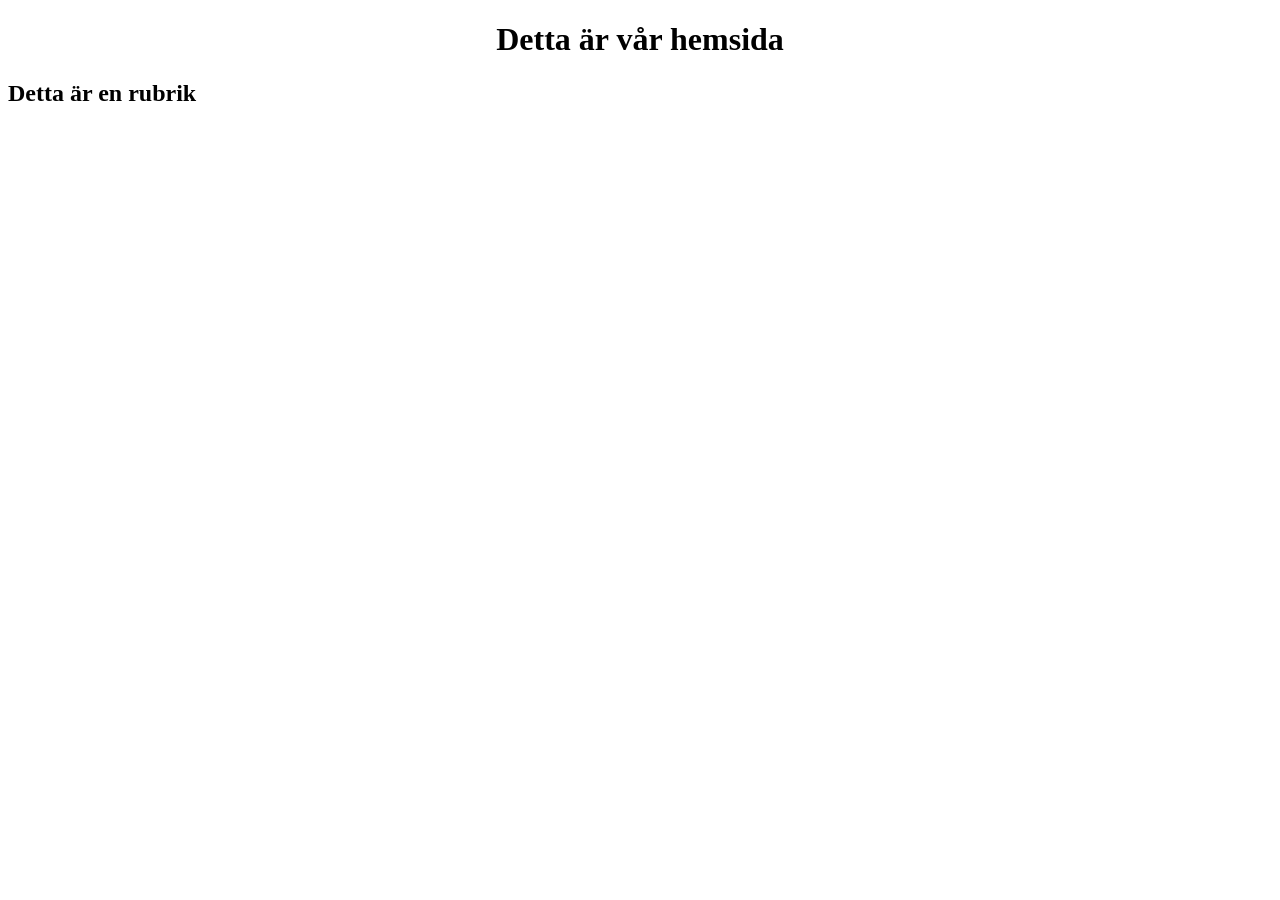
==== index.html @ 5cb3a303 "Update index.html" ====
<!DOCTYPE html>
<html lang="en">

<head>
    <meta charset="UTF-8">
    <meta name="viewport" content="width=device-width, initial-scale=1.0">
    <title>Document</title>
    <link rel="stylesheet" href="style.css">
    <script src="script.js" defer></script>
</head>

<body>
    <h1>Detta är vår hemsida</h1>
</body>

</html>
---- style.css ----
h1 {
    text-align: center;
}
.hemsidor{
    text-align: center;
    font-size: x-large;
}
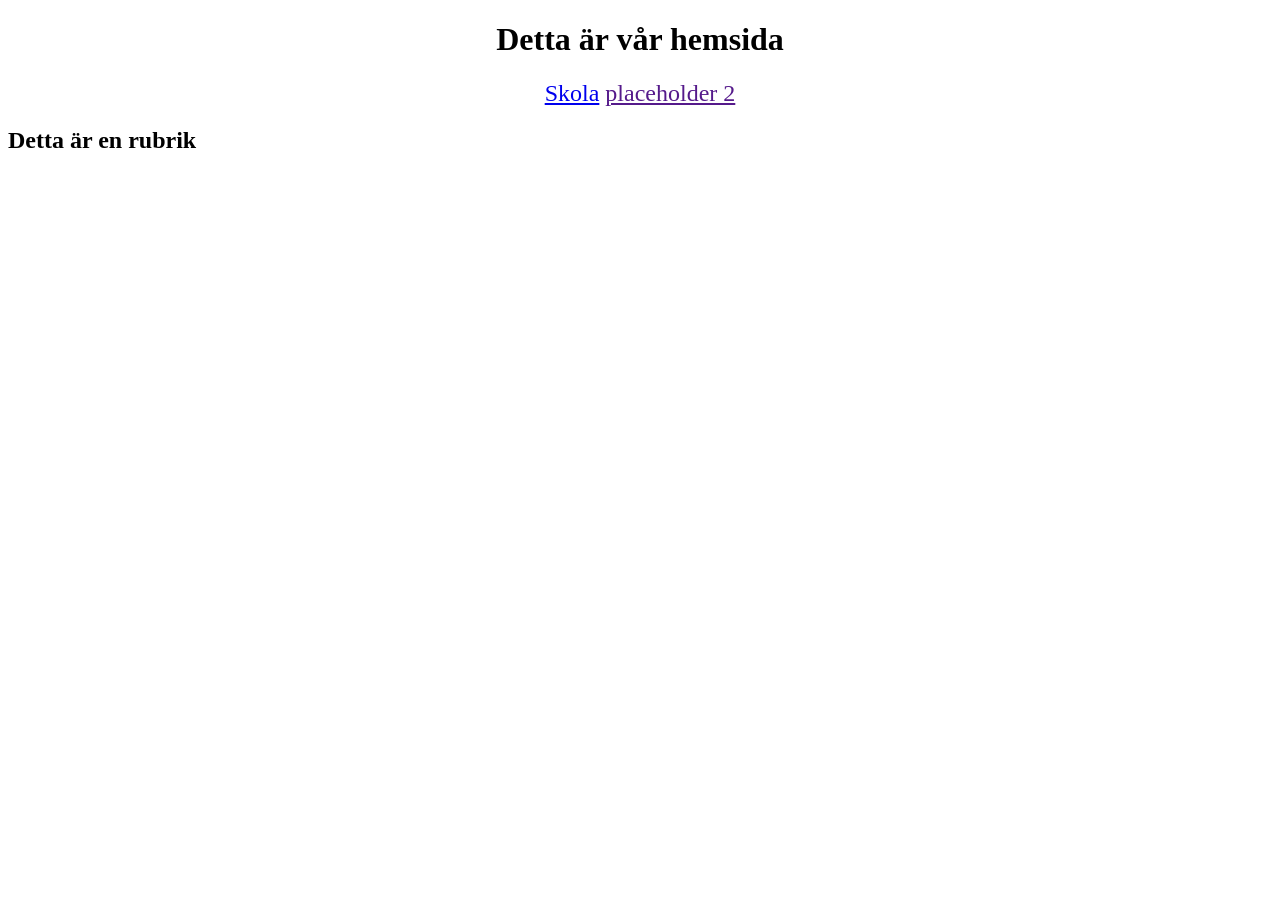
==== commit 95dbe094: "Merge branch 'main' of https://github.com/ivarforsell-hue/Hemsida-DNT" ====
--- a/index.html
+++ b/index.html
@@ -11,6 +11,10 @@
 
 <body>
     <h1>Detta är vår hemsida</h1>
+    <div class="hemsidor">
+        <a href ="school.html", target="_blank", id ="hemsida1">Skola</a>
+        <a href ="", id ="hemsida2">placeholder 2</a>
+    </div>
 </body>
 
 </html>
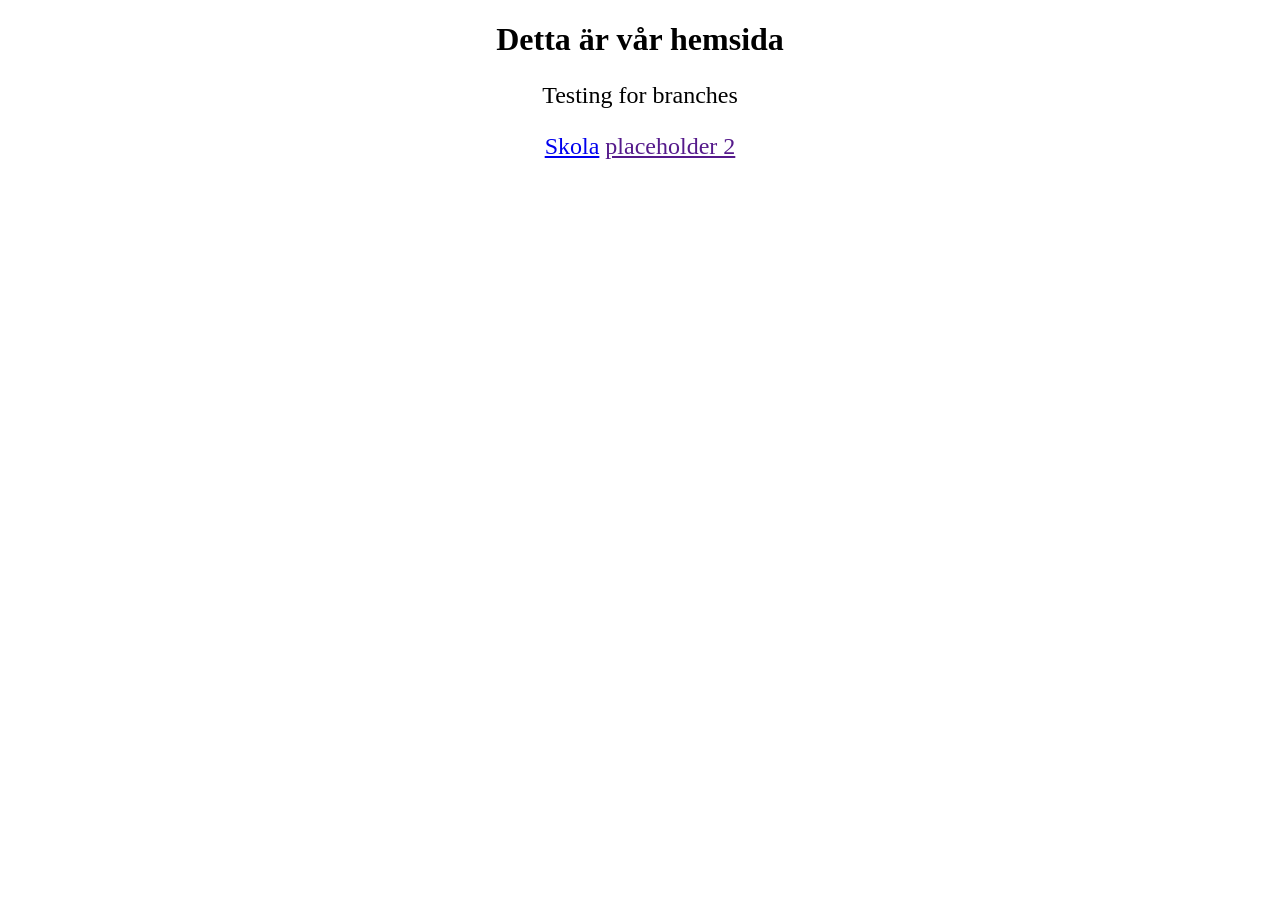
==== commit fe80c77f: "Update index.html" ====
--- a/index.html
+++ b/index.html
@@ -1,20 +1,18 @@
 <!DOCTYPE html>
 <html lang="en">
-
 <head>
     <meta charset="UTF-8">
     <meta name="viewport" content="width=device-width, initial-scale=1.0">
     <title>Document</title>
     <link rel="stylesheet" href="style.css">
-    <script src="script.js" defer></script>
+    <script src="script.js"></script>
 </head>
-
 <body>
     <h1>Detta är vår hemsida</h1>
     <div class="hemsidor">
+        <p>Testing for branches</p>
         <a href ="school.html", target="_blank", id ="hemsida1">Skola</a>
         <a href ="", id ="hemsida2">placeholder 2</a>
     </div>
 </body>
-
 </html>
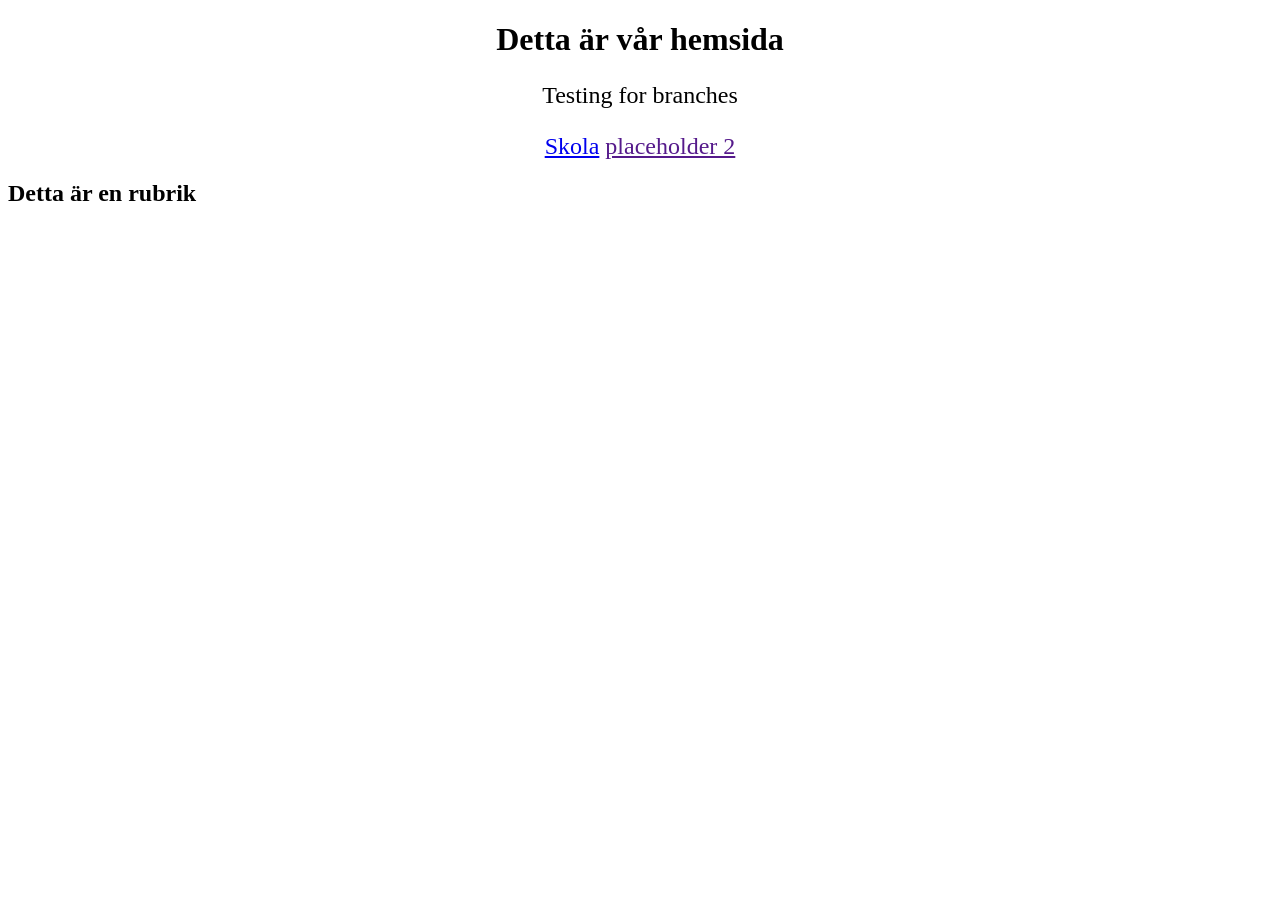
==== commit b6eea6a1: "Merge branch 'main' of https://github.com/ivarforsell-hue/Hemsida-DNT" ====
--- a/index.html
+++ b/index.html
@@ -1,12 +1,14 @@
 <!DOCTYPE html>
 <html lang="en">
+
 <head>
     <meta charset="UTF-8">
     <meta name="viewport" content="width=device-width, initial-scale=1.0">
     <title>Document</title>
     <link rel="stylesheet" href="style.css">
-    <script src="script.js"></script>
+    <script src="script.js" defer></script>
 </head>
+
 <body>
     <h1>Detta är vår hemsida</h1>
     <div class="hemsidor">
@@ -15,4 +17,5 @@
         <a href ="", id ="hemsida2">placeholder 2</a>
     </div>
 </body>
+
 </html>
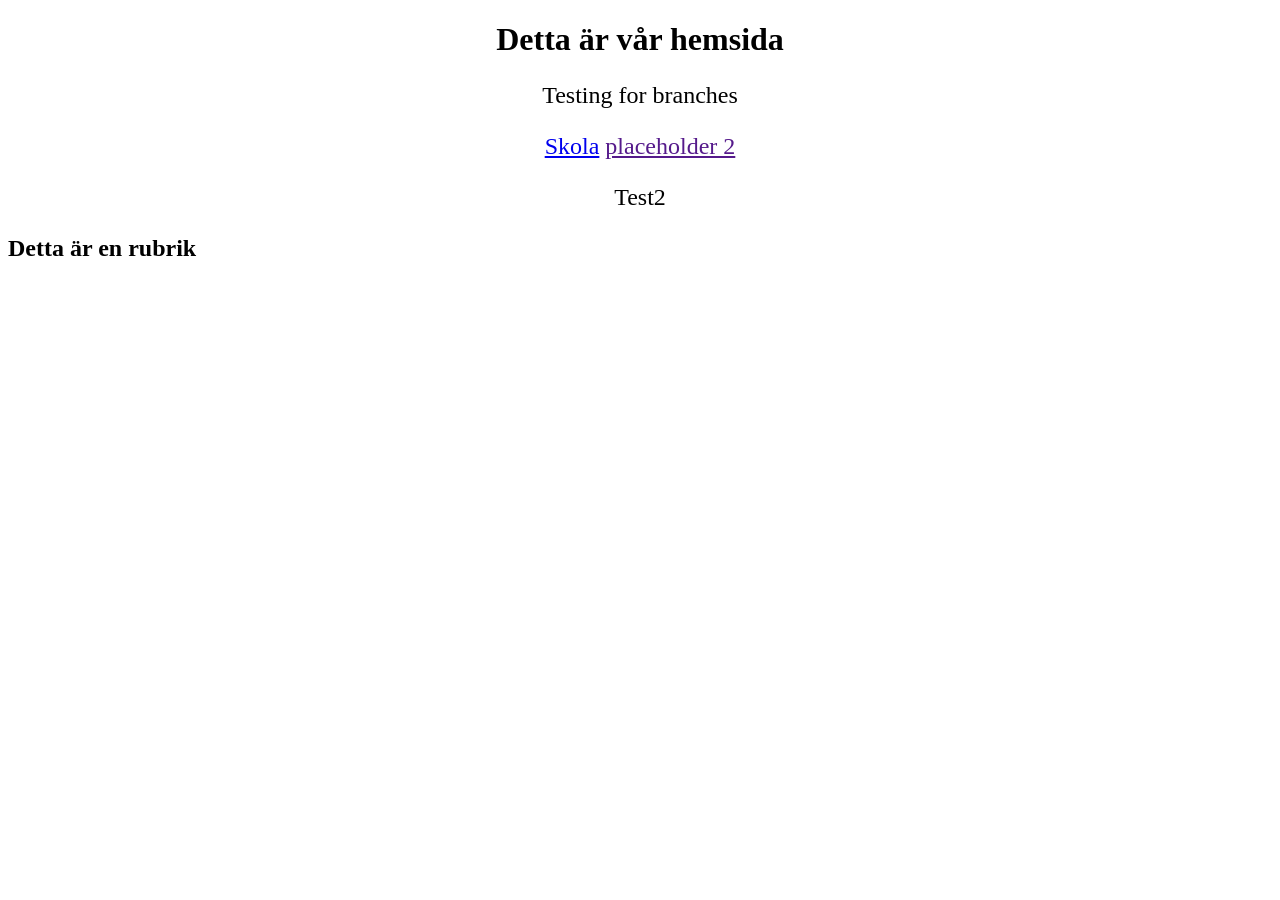
==== commit f4ff265b: "Update index.html" ====
--- a/index.html
+++ b/index.html
@@ -15,6 +15,7 @@
         <p>Testing for branches</p>
         <a href ="school.html", target="_blank", id ="hemsida1">Skola</a>
         <a href ="", id ="hemsida2">placeholder 2</a>
+        <p>Test2</p>
     </div>
 </body>
 
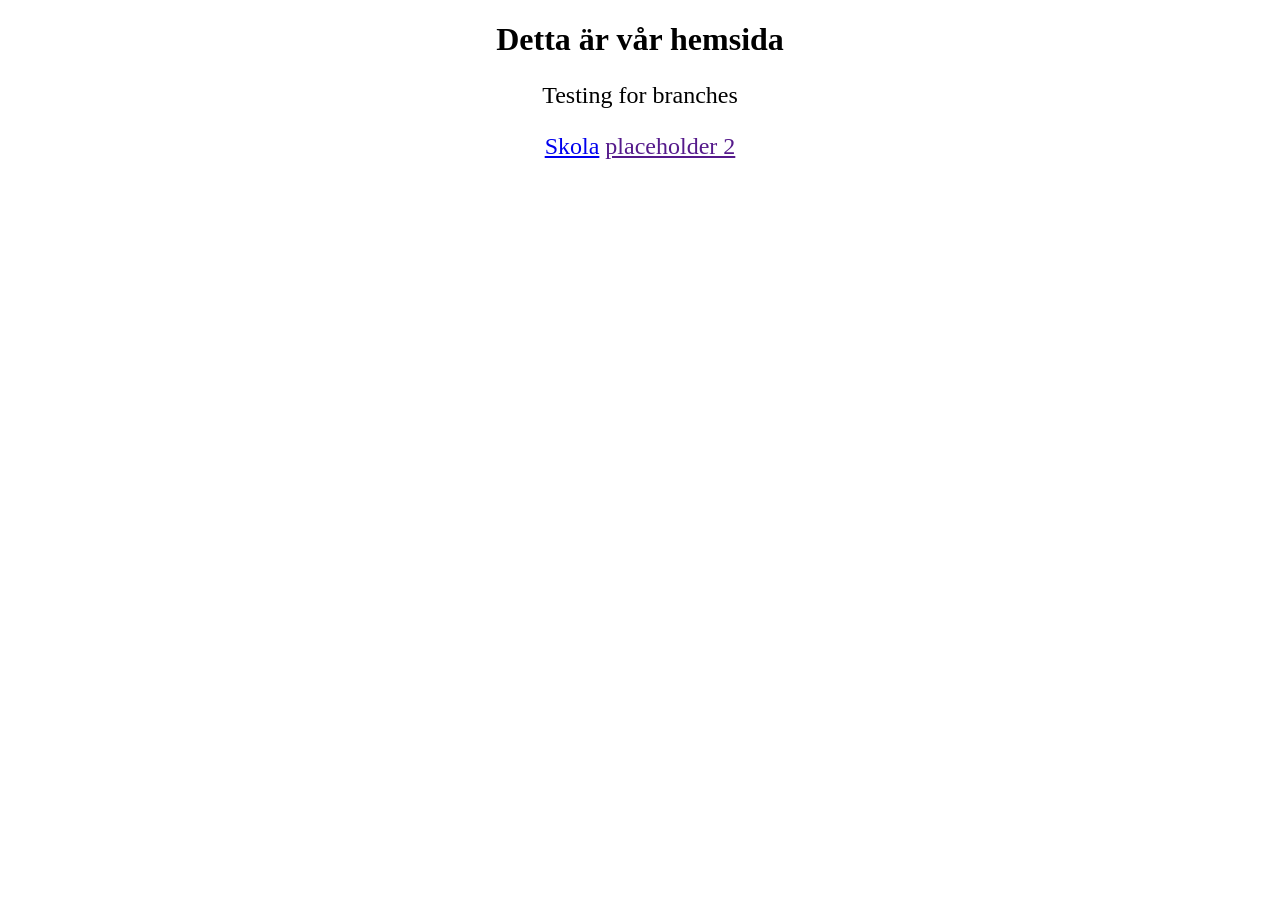
==== commit 14e5076c: "Merge pull request #4 from ivarforsell-hue/main Ninja Blevins" ====
--- a/index.html
+++ b/index.html
@@ -1,22 +1,18 @@
 <!DOCTYPE html>
 <html lang="en">
-
 <head>
     <meta charset="UTF-8">
     <meta name="viewport" content="width=device-width, initial-scale=1.0">
     <title>Document</title>
     <link rel="stylesheet" href="style.css">
-    <script src="script.js" defer></script>
+    <script src="script.js"></script>
 </head>
-
 <body>
     <h1>Detta är vår hemsida</h1>
     <div class="hemsidor">
         <p>Testing for branches</p>
         <a href ="school.html", target="_blank", id ="hemsida1">Skola</a>
         <a href ="", id ="hemsida2">placeholder 2</a>
-        <p>Test2</p>
     </div>
 </body>
-
 </html>
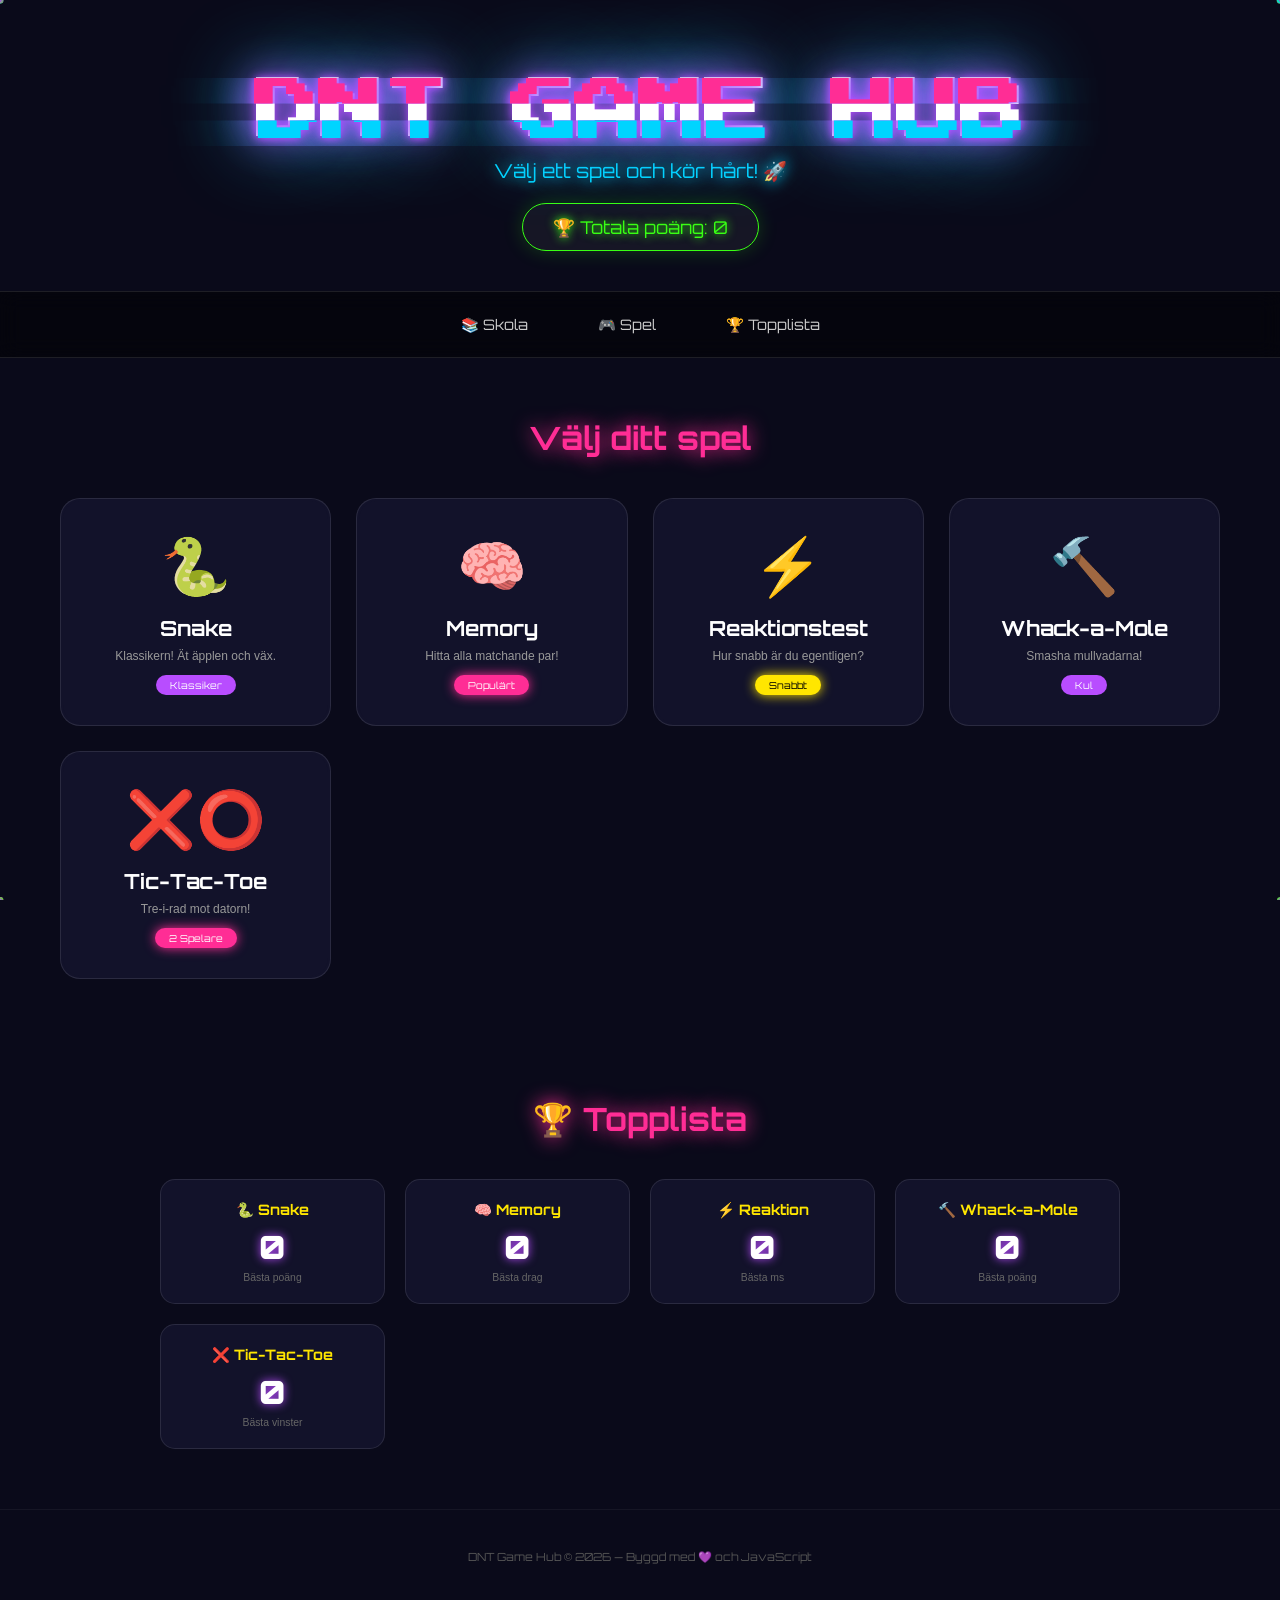
==== commit 32958dfd: "stor jävla uppdate" ====
--- a/index.html
+++ b/index.html
@@ -1,18 +1,83 @@
 <!DOCTYPE html>
-<html lang="en">
+<html lang="sv">
 <head>
     <meta charset="UTF-8">
     <meta name="viewport" content="width=device-width, initial-scale=1.0">
-    <title>Document</title>
+    <title>DNT Game Hub 🎮</title>
     <link rel="stylesheet" href="style.css">
-    <script src="script.js"></script>
 </head>
 <body>
-    <h1>Detta är vår hemsida</h1>
-    <div class="hemsidor">
-        <p>Testing for branches</p>
-        <a href ="school.html", target="_blank", id ="hemsida1">Skola</a>
-        <a href ="", id ="hemsida2">placeholder 2</a>
+    <canvas id="bg-canvas"></canvas>
+
+    <!-- HERO -->
+    <header class="hero">
+        <h1 class="glitch" data-text="DNT GAME HUB">DNT GAME HUB</h1>
+        <p class="subtitle">Välj ett spel och kör hårt! 🚀</p>
+        <div class="score-banner">🏆 Totala poäng: <span id="total-score">0</span></div>
+    </header>
+
+    <!-- NAV -->
+    <nav class="top-nav">
+        <a href="school.html" target="_blank">📚 Skola</a>
+        <a href="#games">🎮 Spel</a>
+        <a href="#leaderboard">🏆 Topplista</a>
+    </nav>
+
+    <!-- GAME GRID -->
+    <section id="games" class="game-section">
+        <h2 class="section-title">Välj ditt spel</h2>
+        <div class="game-grid">
+            <div class="game-card" onclick="openGame('snake')">
+                <div class="game-icon">🐍</div>
+                <h3>Snake</h3>
+                <p>Klassikern! Ät äpplen och väx.</p>
+                <span class="badge">Klassiker</span>
+            </div>
+            <div class="game-card" onclick="openGame('memory')">
+                <div class="game-icon">🧠</div>
+                <h3>Memory</h3>
+                <p>Hitta alla matchande par!</p>
+                <span class="badge hot">Populärt</span>
+            </div>
+            <div class="game-card" onclick="openGame('reaction')">
+                <div class="game-icon">⚡</div>
+                <h3>Reaktionstest</h3>
+                <p>Hur snabb är du egentligen?</p>
+                <span class="badge fire">Snabbt</span>
+            </div>
+            <div class="game-card" onclick="openGame('whack')">
+                <div class="game-icon">🔨</div>
+                <h3>Whack-a-Mole</h3>
+                <p>Smasha mullvadarna!</p>
+                <span class="badge">Kul</span>
+            </div>
+            <div class="game-card" onclick="openGame('tictactoe')">
+                <div class="game-icon">❌⭕</div>
+                <h3>Tic-Tac-Toe</h3>
+                <p>Tre-i-rad mot datorn!</p>
+                <span class="badge hot">2 Spelare</span>
+            </div>
+        </div>
+    </section>
+
+    <!-- GAME MODALS -->
+    <div id="game-overlay" class="game-overlay hidden" onclick="closeGameOutside(event)">
+        <div class="game-modal">
+            <button class="close-btn" onclick="closeGame()">✖</button>
+            <div id="game-container"></div>
+        </div>
     </div>
+
+    <!-- LEADERBOARD -->
+    <section id="leaderboard" class="leaderboard-section">
+        <h2 class="section-title">🏆 Topplista</h2>
+        <div class="leaderboard-grid" id="leaderboard-grid"></div>
+    </section>
+
+    <footer>
+        <p>DNT Game Hub &copy; 2026 — Byggd med 💜 och JavaScript</p>
+    </footer>
+
+    <script src="script.js"></script>
 </body>
 </html>
--- a/style.css
+++ b/style.css
@@ -1,7 +1,638 @@
-h1 {
-    text-align: center;
-}
-.hemsidor{
-    text-align: center;
-    font-size: x-large;
+/* ============== RESET & BASE ============== */
+@import url('https://fonts.googleapis.com/css2?family=Orbitron:wght@400;700;900&family=Press+Start+2P&display=swap');
+
+* { margin: 0; padding: 0; box-sizing: border-box; }
+
+:root {
+    --neon-purple: #b84dff;
+    --neon-blue: #00d4ff;
+    --neon-pink: #ff2d95;
+    --neon-green: #39ff14;
+    --neon-yellow: #ffe600;
+    --bg-dark: #0a0a1a;
+    --card-bg: #12122a;
+    --glass: rgba(255,255,255,0.05);
+}
+
+html { scroll-behavior: smooth; }
+
+body {
+    font-family: 'Orbitron', sans-serif;
+    background: var(--bg-dark);
+    color: #eee;
+    overflow-x: hidden;
+    min-height: 100vh;
+}
+
+#bg-canvas {
+    position: fixed; top: 0; left: 0;
+    width: 100%; height: 100%;
+    z-index: -1;
+    pointer-events: none;
+}
+
+/* ============== HERO ============== */
+.hero {
+    text-align: center;
+    padding: 80px 20px 40px;
+    position: relative;
+}
+
+.glitch {
+    font-family: 'Press Start 2P', monospace;
+    font-size: clamp(1.8rem, 6vw, 4rem);
+    color: #fff;
+    position: relative;
+    text-shadow:
+        0 0 10px var(--neon-purple),
+        0 0 40px var(--neon-purple),
+        0 0 80px var(--neon-blue);
+    animation: flicker 3s infinite alternate;
+}
+
+.glitch::before, .glitch::after {
+    content: attr(data-text);
+    position: absolute;
+    top: 0; left: 0;
+    width: 100%; height: 100%;
+}
+
+.glitch::before {
+    animation: glitch-clip 2s infinite linear alternate-reverse;
+    color: var(--neon-pink);
+    clip-path: inset(0 0 60% 0);
+    transform: translate(-2px, -2px);
+}
+
+.glitch::after {
+    animation: glitch-clip2 2.5s infinite linear alternate-reverse;
+    color: var(--neon-blue);
+    clip-path: inset(60% 0 0 0);
+    transform: translate(2px, 2px);
+}
+
+@keyframes glitch-clip {
+    0% { clip-path: inset(10% 0 80% 0); }
+    20% { clip-path: inset(50% 0 20% 0); }
+    40% { clip-path: inset(20% 0 60% 0); }
+    60% { clip-path: inset(70% 0 10% 0); }
+    80% { clip-path: inset(30% 0 50% 0); }
+    100% { clip-path: inset(0% 0 90% 0); }
+}
+
+@keyframes glitch-clip2 {
+    0% { clip-path: inset(80% 0 0% 0); }
+    20% { clip-path: inset(20% 0 50% 0); }
+    40% { clip-path: inset(60% 0 10% 0); }
+    60% { clip-path: inset(10% 0 70% 0); }
+    80% { clip-path: inset(40% 0 30% 0); }
+    100% { clip-path: inset(90% 0 0% 0); }
+}
+
+@keyframes flicker {
+    0%, 19%, 21%, 23%, 25%, 54%, 56%, 100% { opacity: 1; }
+    20%, 24%, 55% { opacity: 0.6; }
+}
+
+.subtitle {
+    font-size: 1.2rem;
+    margin-top: 15px;
+    color: var(--neon-blue);
+    text-shadow: 0 0 15px var(--neon-blue);
+    animation: pulse-glow 2s ease-in-out infinite;
+}
+
+@keyframes pulse-glow {
+    0%, 100% { text-shadow: 0 0 15px var(--neon-blue); }
+    50% { text-shadow: 0 0 30px var(--neon-blue), 0 0 60px var(--neon-blue); }
+}
+
+.score-banner {
+    margin-top: 20px;
+    display: inline-block;
+    padding: 12px 30px;
+    background: var(--glass);
+    border: 1px solid var(--neon-green);
+    border-radius: 50px;
+    font-size: 1.1rem;
+    color: var(--neon-green);
+    text-shadow: 0 0 10px var(--neon-green);
+    box-shadow: 0 0 20px rgba(57,255,20,0.2);
+    animation: float 3s ease-in-out infinite;
+}
+
+@keyframes float {
+    0%, 100% { transform: translateY(0); }
+    50% { transform: translateY(-8px); }
+}
+
+/* ============== NAV ============== */
+.top-nav {
+    display: flex;
+    justify-content: center;
+    gap: 30px;
+    padding: 15px;
+    background: rgba(0,0,0,0.5);
+    backdrop-filter: blur(10px);
+    border-top: 1px solid rgba(255,255,255,0.1);
+    border-bottom: 1px solid rgba(255,255,255,0.1);
+    position: sticky;
+    top: 0;
+    z-index: 100;
+}
+
+.top-nav a {
+    color: #ccc;
+    text-decoration: none;
+    font-size: 0.9rem;
+    padding: 8px 20px;
+    border-radius: 25px;
+    transition: all 0.3s;
+}
+
+.top-nav a:hover {
+    color: #fff;
+    background: var(--neon-purple);
+    box-shadow: 0 0 20px var(--neon-purple);
+    transform: scale(1.1);
+}
+
+/* ============== SECTION TITLES ============== */
+.section-title {
+    text-align: center;
+    font-size: 2rem;
+    margin-bottom: 40px;
+    color: var(--neon-pink);
+    text-shadow: 0 0 20px var(--neon-pink);
+}
+
+/* ============== GAME GRID ============== */
+.game-section {
+    padding: 60px 20px;
+    max-width: 1200px;
+    margin: 0 auto;
+}
+
+.game-grid {
+    display: grid;
+    grid-template-columns: repeat(auto-fit, minmax(250px, 1fr));
+    gap: 25px;
+}
+
+.game-card {
+    background: var(--card-bg);
+    border: 1px solid rgba(255,255,255,0.1);
+    border-radius: 20px;
+    padding: 30px;
+    text-align: center;
+    cursor: pointer;
+    transition: all 0.4s cubic-bezier(0.175, 0.885, 0.32, 1.275);
+    position: relative;
+    overflow: hidden;
+}
+
+.game-card::before {
+    content: '';
+    position: absolute;
+    top: -50%; left: -50%;
+    width: 200%; height: 200%;
+    background: conic-gradient(transparent, var(--neon-purple), transparent, var(--neon-blue), transparent);
+    animation: rotate-border 4s linear infinite;
+    opacity: 0;
+    transition: opacity 0.3s;
+}
+
+.game-card::after {
+    content: '';
+    position: absolute;
+    inset: 2px;
+    background: var(--card-bg);
+    border-radius: 18px;
+    z-index: 0;
+}
+
+.game-card > * { position: relative; z-index: 1; }
+
+@keyframes rotate-border {
+    100% { transform: rotate(360deg); }
+}
+
+.game-card:hover::before { opacity: 1; }
+
+.game-card:hover {
+    transform: translateY(-10px) scale(1.03);
+    box-shadow: 0 20px 60px rgba(184,77,255,0.3);
+}
+
+.game-icon {
+    font-size: 3.5rem;
+    margin-bottom: 15px;
+    animation: bounce 2s ease-in-out infinite;
+}
+
+@keyframes bounce {
+    0%, 100% { transform: translateY(0); }
+    50% { transform: translateY(-10px); }
+}
+
+.game-card h3 {
+    font-size: 1.3rem;
+    margin-bottom: 8px;
+    color: #fff;
+}
+
+.game-card p {
+    font-size: 0.75rem;
+    color: #999;
+    font-family: sans-serif;
+}
+
+.badge {
+    display: inline-block;
+    margin-top: 12px;
+    padding: 4px 14px;
+    font-size: 0.6rem;
+    border-radius: 20px;
+    background: var(--neon-purple);
+    color: #fff;
+}
+
+.badge.hot {
+    background: var(--neon-pink);
+    box-shadow: 0 0 12px var(--neon-pink);
+}
+
+.badge.fire {
+    background: var(--neon-yellow);
+    color: #000;
+    box-shadow: 0 0 12px var(--neon-yellow);
+}
+
+/* ============== GAME OVERLAY ============== */
+.game-overlay {
+    position: fixed;
+    inset: 0;
+    background: rgba(0,0,0,0.85);
+    backdrop-filter: blur(10px);
+    display: flex;
+    justify-content: center;
+    align-items: center;
+    z-index: 1000;
+    animation: fade-in 0.3s;
+}
+
+.game-overlay.hidden { display: none; }
+
+@keyframes fade-in {
+    from { opacity: 0; } to { opacity: 1; }
+}
+
+.game-modal {
+    background: var(--card-bg);
+    border: 1px solid var(--neon-purple);
+    border-radius: 20px;
+    padding: 30px;
+    max-width: 700px;
+    width: 95%;
+    max-height: 90vh;
+    overflow-y: auto;
+    position: relative;
+    box-shadow: 0 0 60px rgba(184,77,255,0.3);
+    animation: scale-in 0.3s cubic-bezier(0.175, 0.885, 0.32, 1.275);
+}
+
+@keyframes scale-in {
+    from { transform: scale(0.8); opacity: 0; }
+    to { transform: scale(1); opacity: 1; }
+}
+
+.close-btn {
+    position: absolute;
+    top: 15px; right: 15px;
+    background: none;
+    border: none;
+    color: #fff;
+    font-size: 1.5rem;
+    cursor: pointer;
+    z-index: 10;
+    transition: all 0.3s;
+}
+
+.close-btn:hover {
+    color: var(--neon-pink);
+    transform: rotate(90deg) scale(1.3);
+}
+
+/* ============== SNAKE GAME ============== */
+#snake-canvas {
+    display: block;
+    margin: 15px auto;
+    border: 2px solid var(--neon-green);
+    border-radius: 10px;
+    box-shadow: 0 0 30px rgba(57,255,20,0.3);
+    background: #0a0a1a;
+}
+
+/* ============== MEMORY GAME ============== */
+.memory-board {
+    display: grid;
+    grid-template-columns: repeat(4, 1fr);
+    gap: 10px;
+    max-width: 400px;
+    margin: 15px auto;
+}
+
+.memory-card {
+    aspect-ratio: 1;
+    background: var(--neon-purple);
+    border-radius: 12px;
+    display: flex;
+    align-items: center;
+    justify-content: center;
+    font-size: 2rem;
+    cursor: pointer;
+    transition: all 0.4s;
+    transform-style: preserve-3d;
+    box-shadow: 0 4px 15px rgba(184,77,255,0.3);
+}
+
+.memory-card.flipped {
+    background: var(--card-bg);
+    border: 2px solid var(--neon-blue);
+    transform: rotateY(180deg);
+}
+
+.memory-card.matched {
+    background: rgba(57,255,20,0.2);
+    border: 2px solid var(--neon-green);
+    box-shadow: 0 0 20px var(--neon-green);
+    transform: rotateY(180deg) scale(1.05);
+}
+
+.memory-card .card-front { display: none; }
+.memory-card.flipped .card-front,
+.memory-card.matched .card-front { display: block; transform: rotateY(180deg); }
+.memory-card .card-back { font-size: 1.5rem; }
+.memory-card.flipped .card-back,
+.memory-card.matched .card-back { display: none; }
+
+/* ============== REACTION GAME ============== */
+.reaction-box {
+    width: 100%;
+    height: 300px;
+    border-radius: 15px;
+    display: flex;
+    align-items: center;
+    justify-content: center;
+    font-size: 1.5rem;
+    cursor: pointer;
+    transition: background 0.2s;
+    margin: 15px auto;
+    user-select: none;
+}
+
+.reaction-box.waiting {
+    background: #cc3333;
+    box-shadow: 0 0 30px rgba(204,51,51,0.5);
+}
+
+.reaction-box.ready {
+    background: var(--neon-green);
+    box-shadow: 0 0 40px rgba(57,255,20,0.5);
+    color: #000;
+}
+
+.reaction-box.result {
+    background: var(--neon-blue);
+    box-shadow: 0 0 30px rgba(0,212,255,0.5);
+}
+
+/* ============== WHACK-A-MOLE ============== */
+.mole-grid {
+    display: grid;
+    grid-template-columns: repeat(3, 1fr);
+    gap: 15px;
+    max-width: 350px;
+    margin: 15px auto;
+}
+
+.mole-hole {
+    aspect-ratio: 1;
+    background: #1a1a3a;
+    border-radius: 50%;
+    display: flex;
+    align-items: center;
+    justify-content: center;
+    font-size: 2.5rem;
+    cursor: pointer;
+    border: 3px solid #333;
+    transition: all 0.2s;
+}
+
+.mole-hole.active {
+    background: #2a2a4a;
+    border-color: var(--neon-yellow);
+    box-shadow: 0 0 25px var(--neon-yellow);
+    animation: mole-pop 0.2s;
+}
+
+@keyframes mole-pop {
+    0% { transform: scale(0.5); }
+    50% { transform: scale(1.2); }
+    100% { transform: scale(1); }
+}
+
+.mole-hole.hit {
+    border-color: var(--neon-green);
+    box-shadow: 0 0 25px var(--neon-green);
+}
+
+/* ============== TIC-TAC-TOE ============== */
+.ttt-board {
+    display: grid;
+    grid-template-columns: repeat(3, 1fr);
+    gap: 8px;
+    max-width: 300px;
+    margin: 15px auto;
+}
+
+.ttt-cell {
+    aspect-ratio: 1;
+    background: #1a1a3a;
+    border: 2px solid #333;
+    border-radius: 10px;
+    display: flex;
+    align-items: center;
+    justify-content: center;
+    font-size: 2.5rem;
+    cursor: pointer;
+    transition: all 0.3s;
+    font-family: 'Press Start 2P', monospace;
+}
+
+.ttt-cell:hover {
+    border-color: var(--neon-purple);
+    background: #222244;
+}
+
+.ttt-cell.x { color: var(--neon-blue); text-shadow: 0 0 15px var(--neon-blue); }
+.ttt-cell.o { color: var(--neon-pink); text-shadow: 0 0 15px var(--neon-pink); }
+
+.ttt-cell.win {
+    animation: win-flash 0.5s ease-in-out 3;
+    box-shadow: 0 0 25px var(--neon-green);
+    border-color: var(--neon-green);
+}
+
+@keyframes win-flash {
+    0%, 100% { opacity: 1; }
+    50% { opacity: 0.4; }
+}
+
+/* ============== GAME UI HELPERS ============== */
+.game-title {
+    text-align: center;
+    font-size: 1.3rem;
+    color: var(--neon-blue);
+    text-shadow: 0 0 15px var(--neon-blue);
+    margin-bottom: 5px;
+}
+
+.game-score {
+    text-align: center;
+    font-size: 0.9rem;
+    color: var(--neon-green);
+    margin-bottom: 10px;
+}
+
+.game-btn {
+    display: block;
+    margin: 15px auto 0;
+    padding: 10px 30px;
+    font-family: 'Orbitron', sans-serif;
+    font-size: 0.85rem;
+    border: 2px solid var(--neon-purple);
+    background: transparent;
+    color: #fff;
+    border-radius: 30px;
+    cursor: pointer;
+    transition: all 0.3s;
+}
+
+.game-btn:hover {
+    background: var(--neon-purple);
+    box-shadow: 0 0 25px var(--neon-purple);
+    transform: scale(1.05);
+}
+
+.game-info {
+    text-align: center;
+    font-size: 0.7rem;
+    color: #888;
+    font-family: sans-serif;
+    margin-top: 8px;
+}
+
+/* ============== LEADERBOARD ============== */
+.leaderboard-section {
+    padding: 60px 20px;
+    max-width: 1000px;
+    margin: 0 auto;
+}
+
+.leaderboard-grid {
+    display: grid;
+    grid-template-columns: repeat(auto-fit, minmax(200px, 1fr));
+    gap: 20px;
+}
+
+.lb-card {
+    background: var(--card-bg);
+    border: 1px solid rgba(255,255,255,0.1);
+    border-radius: 15px;
+    padding: 20px;
+    text-align: center;
+}
+
+.lb-card h4 {
+    font-size: 0.9rem;
+    color: var(--neon-yellow);
+    margin-bottom: 8px;
+}
+
+.lb-card .lb-score {
+    font-size: 2rem;
+    font-weight: 900;
+    color: #fff;
+    text-shadow: 0 0 10px var(--neon-purple);
+}
+
+.lb-card .lb-label {
+    font-size: 0.65rem;
+    color: #666;
+    margin-top: 5px;
+    font-family: sans-serif;
+}
+
+/* ============== FOOTER ============== */
+footer {
+    text-align: center;
+    padding: 40px;
+    color: #555;
+    font-size: 0.7rem;
+    border-top: 1px solid rgba(255,255,255,0.05);
+}
+
+/* ============== MOBILE ============== */
+
+/* Touch controls for Snake */
+.touch-controls {
+    display: none;
+    justify-content: center;
+    gap: 5px;
+    margin-top: 10px;
+}
+
+.touch-controls button {
+    width: 55px;
+    height: 55px;
+    font-size: 1.5rem;
+    background: var(--card-bg);
+    border: 2px solid var(--neon-green);
+    border-radius: 12px;
+    color: #fff;
+    cursor: pointer;
+}
+
+.touch-grid {
+    display: grid;
+    grid-template-columns: repeat(3, 55px);
+    grid-template-rows: repeat(3, 55px);
+    gap: 5px;
+    justify-content: center;
+}
+
+.touch-grid button {
+    width: 55px;
+    height: 55px;
+    font-size: 1.5rem;
+    background: var(--card-bg);
+    border: 2px solid var(--neon-green);
+    border-radius: 12px;
+    color: #fff;
+    cursor: pointer;
+}
+
+.touch-grid .empty { visibility: hidden; }
+
+@media (pointer: coarse) {
+    .touch-controls { display: flex; }
+}
+
+@media (max-width: 600px) {
+    .glitch { font-size: 1.5rem; }
+    .game-grid { grid-template-columns: 1fr; }
+    .game-modal { padding: 15px; }
+    .memory-board { grid-template-columns: repeat(4, 1fr); gap: 6px; }
+    .memory-card { font-size: 1.3rem; }
 }
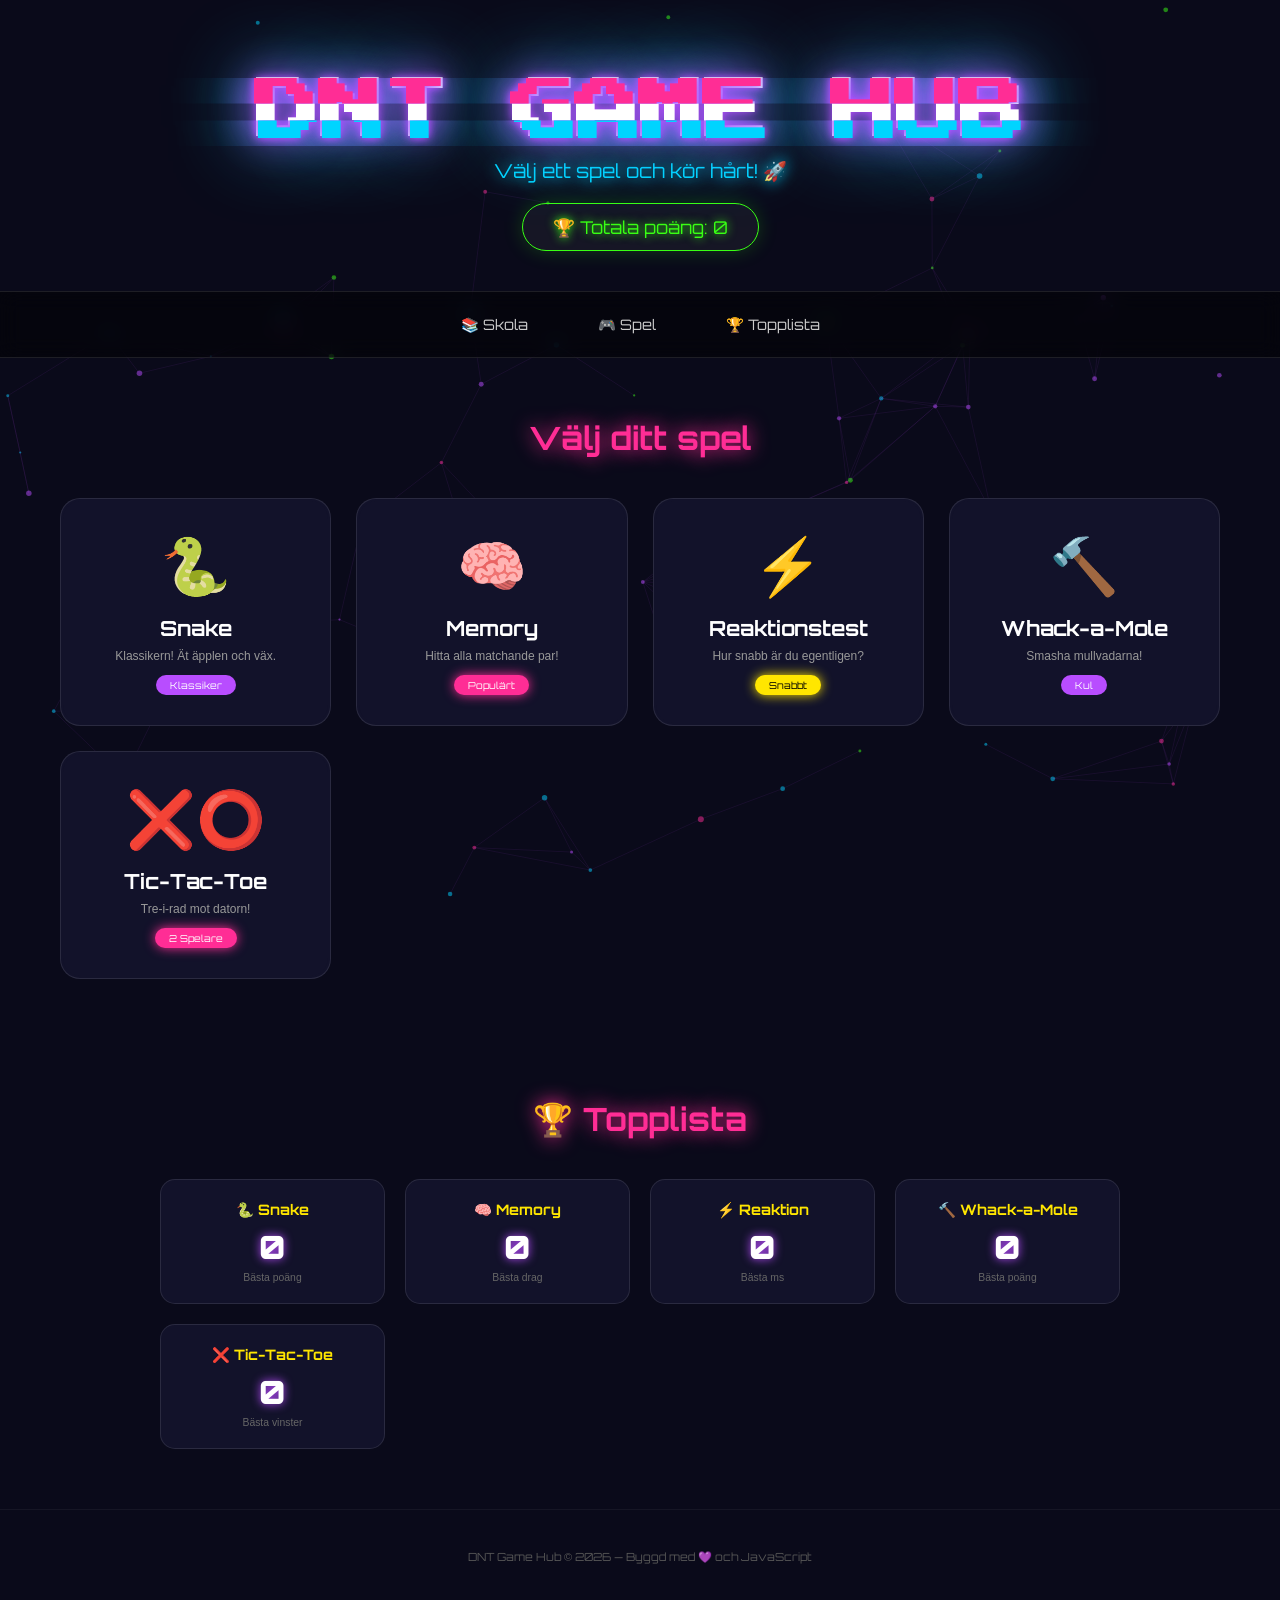
==== commit e84f9f3c: "Merge branch 'main' of https://github.com/ivarforsell-hue/Hemsida-DNT" ====
--- a/index.html
+++ b/index.html
@@ -5,7 +5,9 @@
     <meta name="viewport" content="width=device-width, initial-scale=1.0">
     <title>DNT Game Hub 🎮</title>
     <link rel="stylesheet" href="style.css">
+    <script src="script.js" defer></script>
 </head>
+
 <body>
     <canvas id="bg-canvas"></canvas>
 
@@ -80,4 +82,5 @@
 
     <script src="script.js"></script>
 </body>
+
 </html>
